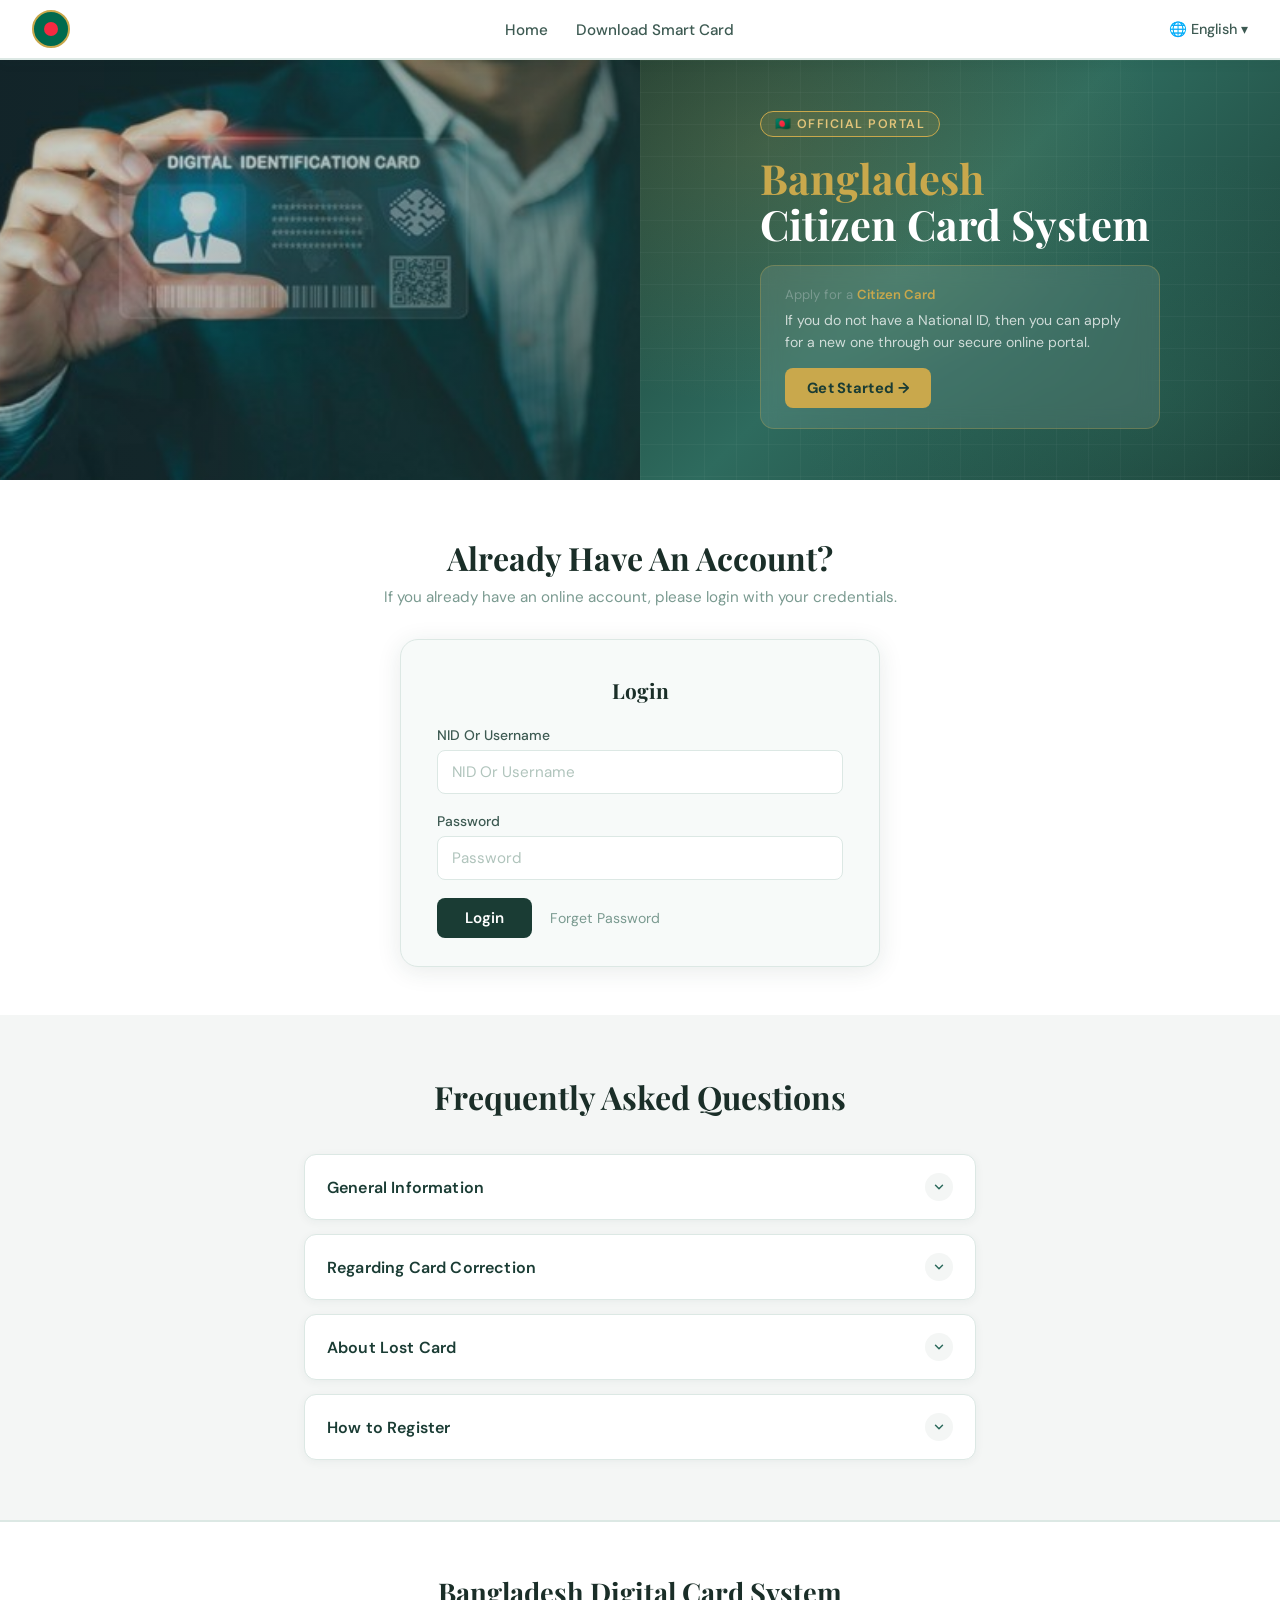
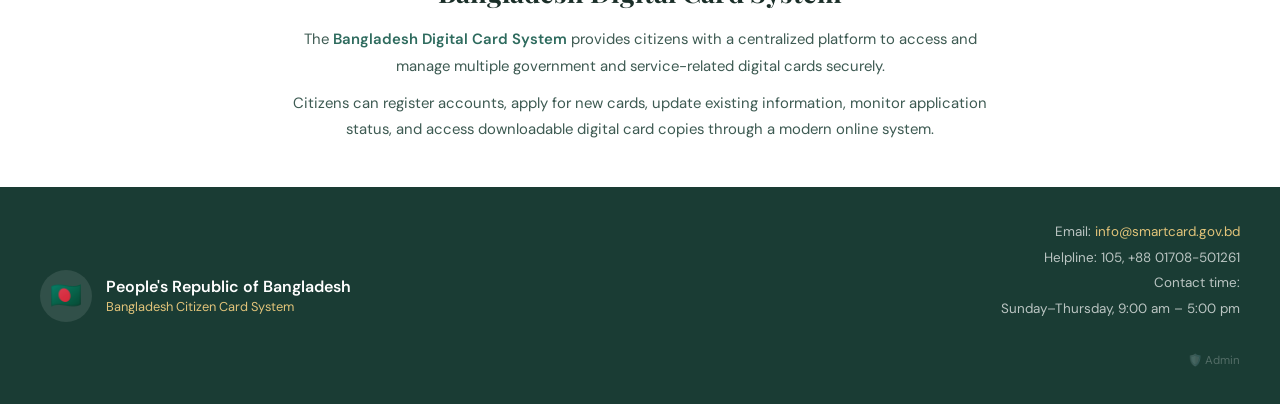
==== index.html @ 55700cfc "download card add" ====
<!DOCTYPE html>
<html lang="en">

<head>
    <meta charset="UTF-8" />
    <meta name="viewport" content="width=device-width, initial-scale=1.0" />
    <title>Bangladesh Citizen Card System</title>
    <link
        href="https://fonts.googleapis.com/css2?family=Playfair+Display:wght@600;700&family=DM+Sans:wght@300;400;500;600&display=swap"
        rel="stylesheet" />
    <link rel="stylesheet" href="style.css">
</head>

<body>

    <!-- NAVBAR -->
    <nav>
        <div class="nav-logo">
            <svg xmlns="http://www.w3.org/2000/svg" viewBox="0 0 38 38" width="38" height="38">
                <circle cx="19" cy="19" r="18" fill="#006a4e" stroke="#c9a84c" stroke-width="2" />
                <circle cx="19" cy="19" r="7" fill="#f42a41" />
            </svg>
        </div>
        <ul class="nav-links">
            <li><a href="#">Home</a></li>
            <li><a href="#" id="downloadLink">Download Smart Card</a></li>
        </ul>
        <div class="nav-right">🌐 English ▾</div>
    </nav>

    <!-- HERO -->
    <section class="hero">
        <div class="hero-left">
            <img src="hero-bg.jpg" alt="Digital Identification Card" />
            <div class="hero-left-overlay"></div>
        </div>
        <div class="hero-right">
            <div class="hero-content">
                <div class="hero-badge">🇧🇩 Official Portal</div>
                <h1><span>Bangladesh</span><br />Citizen Card System</h1>
                <div class="hero-card">
                    <p class="label">Apply for a <span>Citizen Card</span></p>
                    <p class="desc">If you do not have a National ID, then you can apply for a new one through our
                        secure online portal.</p>
                    <a href="register.html" class="btn-primary">Get Started →</a>
                </div>
            </div>
        </div>
    </section>

    <!-- LOGIN -->
    <section class="section-account">
        <h2>Already Have An Account?</h2>
        <p class="sub">If you already have an online account, please login with your credentials.</p>
        <div class="login-card">
            <h3>Login</h3>
            <div class="form-group">
                <label>NID Or Username</label>
                <input type="text" id="login-nid" placeholder="NID Or Username" />
            </div>
            <div class="form-group">
                <label>Password</label>
                <input type="password" id="login-password" placeholder="Password" />
            </div>
            <div class="login-actions">
                <button class="btn-login">Login</button>
                <a href="#" class="forgot-link" id="forgotLink">Forget Password</a>
            </div>
        </div>
    </section>

    <!-- FAQ -->
    <section class="section-faq">
        <h2>Frequently Asked Questions</h2>
        <div class="faq-list">

            <div class="faq-item">
                <div class="faq-header">
                    <span>General Information</span>
                    <div class="faq-icon">
                        <svg viewBox="0 0 24 24"><path d="M6 9l6 6 6-6" /></svg>
                    </div>
                </div>
                <div class="faq-body">
                    <p>The Bangladesh Citizen Card System is an official government portal that allows citizens to apply
                        for, manage, and download their National Identity Cards.</p>
                </div>
            </div>

            <div class="faq-item">
                <div class="faq-header">
                    <span>Regarding Card Correction</span>
                    <div class="faq-icon">
                        <svg viewBox="0 0 24 24"><path d="M6 9l6 6 6-6" /></svg>
                    </div>
                </div>
                <div class="faq-body">
                    <p>If your NID card contains incorrect information, you can submit a correction request through this
                        portal with the required supporting documents.</p>
                </div>
            </div>

            <div class="faq-item">
                <div class="faq-header">
                    <span>About Lost Card</span>
                    <div class="faq-icon">
                        <svg viewBox="0 0 24 24"><path d="M6 9l6 6 6-6" /></svg>
                    </div>
                </div>
                <div class="faq-body">
                    <p>If your NID card has been lost or stolen, you can apply for a re-issue through this portal. A GD
                        from a local police station may be required.</p>
                </div>
            </div>

            <div class="faq-item">
                <div class="faq-header">
                    <span>How to Register</span>
                    <div class="faq-icon">
                        <svg viewBox="0 0 24 24"><path d="M6 9l6 6 6-6" /></svg>
                    </div>
                </div>
                <div class="faq-body">
                    <p>Click "Get Started", provide your NID number, date of birth, and phone number for OTP
                        verification, then follow the on-screen steps.</p>
                </div>
            </div>

        </div>
    </section>

    <!-- INFO -->
    <section class="section-info">
        <h2>Bangladesh Digital Card System</h2>
        <p>The <span class="info-highlight">Bangladesh Digital Card System</span> provides citizens with a centralized
            platform to access and manage multiple government and service-related digital cards securely.</p>
        <p>Citizens can register accounts, apply for new cards, update existing information, monitor application status,
            and access downloadable digital card copies through a modern online system.</p>
    </section>

    <!-- FOOTER -->
    <footer>
        <div class="footer-left">
            <div class="footer-logo">🇧🇩</div>
            <div class="footer-brand">
                People's Republic of Bangladesh
                <small>Bangladesh Citizen Card System</small>
            </div>
        </div>
        <div class="footer-right">
            Email: <a href="mailto:info@smartcard.gov.bd">info@smartcard.gov.bd</a><br />
            Helpline: 105, +88 01708-501261<br />
            Contact time:<br />
            Sunday–Thursday, 9:00 am – 5:00 pm
            <br /><br />
            <a href="admin-login.html" style="color:rgba(255,255,255,0.25); font-size:0.72rem;">🛡️ Admin</a>
        </div>
    </footer>

    <!-- FORGET PASSWORD MODAL -->
    <div class="modal-overlay" id="forgotModal">
        <div class="modal-box">
            <button class="modal-close" onclick="closeForgotModal()">✕</button>

            <div class="modal-steps active" id="fp-step1">
                <h3>🔑 Forget Password</h3>
                <p>Registered phone number দিন। OTP পাঠানো হবে।</p>
                <div class="form-group">
                    <label>Phone Number</label>
                    <input type="tel" id="fp-phone" placeholder="+880 XXXXXXXXXX" />
                    <span class="fp-err" id="fp-phone-err">⚠️ Phone number দিন।</span>
                </div>
                <button class="modal-btn" onclick="fpSendOtp()">Send OTP →</button>
            </div>

            <div class="modal-steps" id="fp-step2">
                <h3>📱 OTP Verification</h3>
                <p id="fp-otp-desc">আপনার phone-এ OTP পাঠানো হয়েছে।</p>
                <div class="otp-row">
                    <input type="text" maxlength="1" id="otp1" class="otp-box" oninput="otpNext(this,'otp2')" />
                    <input type="text" maxlength="1" id="otp2" class="otp-box" oninput="otpNext(this,'otp3')" />
                    <input type="text" maxlength="1" id="otp3" class="otp-box" oninput="otpNext(this,'otp4')" />
                    <input type="text" maxlength="1" id="otp4" class="otp-box" oninput="otpNext(this,null)" />
                </div>
                <span class="fp-demo-hint">💡 Demo OTP: <strong>1234</strong></span>
                <span class="fp-err" id="fp-otp-err">⚠️ সঠিক OTP দিন।</span>
                <button class="modal-btn" onclick="fpVerifyOtp()">Verify OTP →</button>
            </div>

            <div class="modal-steps" id="fp-step3">
                <h3>🔒 New Password</h3>
                <p>নতুন password দিন।</p>
                <div class="form-group">
                    <label>New Password</label>
                    <input type="password" id="fp-newpass" placeholder="New Password" />
                    <span class="fp-err" id="fp-newpass-err">⚠️ Password দিন।</span>
                </div>
                <div class="form-group">
                    <label>Confirm Password</label>
                    <input type="password" id="fp-confirm" placeholder="Confirm Password" />
                    <span class="fp-err" id="fp-confirm-err">⚠️ Password মিলছে না।</span>
                </div>
                <button class="modal-btn" onclick="fpResetPassword()">Reset Password →</button>
            </div>

            <div class="modal-steps" id="fp-step4">
                <div class="fp-success">
                    <div class="fp-success-icon">✅</div>
                    <h4>Password Reset সফল!</h4>
                    <p>নতুন password দিয়ে login করুন।</p>
                </div>
                <button class="modal-btn" onclick="closeForgotModal()" style="margin-top:20px;">Close</button>
            </div>
        </div>
    </div>

    <script src="script.js"></script>
</body>

</html>
---- style.css ----
/* ============================================================
   Bangladesh Citizen Card System — Stylesheet
   File: style.css
   ============================================================ */

/* ---------- RESET & ROOT VARIABLES ---------- */
*, *::before, *::after {
  box-sizing: border-box;
  margin: 0;
  padding: 0;
}

:root {
  --green-dark:  #1a3c34;
  --green-mid:   #2e6b5e;
  --green-light: #3a8a74;
  --gold:        #c9a84c;
  --gold-light:  #e2c47a;
  --white:       #ffffff;
  --bg-light:    #f4f6f5;
  --text-dark:   #1a2e28;
  --text-mid:    #3d5a52;
  --text-muted:  #7a9a90;
  --border:      #dce8e4;
  --shadow:      0 4px 24px rgba(26, 60, 52, 0.10);
}

body {
  font-family: 'DM Sans', sans-serif;
  background: var(--bg-light);
  color: var(--text-dark);
  min-height: 100vh;
}

/* ---------- NAVBAR ---------- */
nav {
  position: sticky;
  top: 0;
  z-index: 100;
  background: var(--white);
  border-bottom: 2px solid var(--border);
  display: flex;
  align-items: center;
  justify-content: space-between;
  padding: 0 32px;
  height: 60px;
  box-shadow: 0 2px 12px rgba(26, 60, 52, 0.07);
}

.nav-logo {
  display: flex;
  align-items: center;
  gap: 12px;
}

.nav-links {
  display: flex;
  align-items: center;
  gap: 28px;
  list-style: none;
}

.nav-links a {
  text-decoration: none;
  color: var(--text-mid);
  font-size: 0.95rem;
  font-weight: 500;
  transition: color 0.2s;
}

.nav-links a:hover {
  color: var(--green-mid);
}

.nav-right {
  display: flex;
  align-items: center;
  gap: 8px;
  color: var(--text-mid);
  font-size: 0.9rem;
  font-weight: 500;
  cursor: pointer;
}

/* ---------- HERO ---------- */
.hero {
  display: flex;
  min-height: 420px;
  overflow: hidden;
}

.hero-bg-pattern {
  position: absolute;
  inset: 0;
  background:
    radial-gradient(ellipse at 70% 50%, rgba(201,168,76,0.10) 0%, transparent 60%),
    radial-gradient(ellipse at 20% 80%, rgba(58,138,116,0.18) 0%, transparent 50%);
  pointer-events: none;
}

.hero-img-side {
  position: absolute;
  left: 0;
  top: 0;
  bottom: 0;
  width: 55%;
  overflow: hidden;
}

.hero-img-side svg {
  width: 100%;
  height: 100%;
  opacity: 0.5;
}

.hero-content {
  position: relative;
  z-index: 2;
  margin-left: auto;
  max-width: 420px;
  display: flex;
  flex-direction: column;
  gap: 18px;
}

.hero-badge {
  display: inline-block;
  background: rgba(201, 168, 76, 0.15);
  border: 1px solid var(--gold);
  color: var(--gold-light);
  font-size: 0.78rem;
  font-weight: 600;
  letter-spacing: 0.12em;
  text-transform: uppercase;
  padding: 4px 14px;
  border-radius: 20px;
  width: fit-content;
}

.hero h1 {
  font-family: 'Playfair Display', serif;
  font-size: 2.6rem;
  color: var(--white);
  line-height: 1.1;
}

.hero h1 span {
  color: var(--gold);
}

.hero-card {
  background: rgba(255, 255, 255, 0.10);
  border: 1px solid rgba(201, 168, 76, 0.30);
  border-radius: 14px;
  padding: 20px 24px;
  backdrop-filter: blur(10px);
}

.hero-card p.label {
  font-size: 0.82rem;
  color: var(--text-muted);
  margin-bottom: 2px;
}

.hero-card p.label span {
  color: var(--gold);
  font-weight: 600;
}

.hero-card .desc {
  font-size: 0.88rem;
  color: rgba(255, 255, 255, 0.75);
  margin: 6px 0 14px;
  line-height: 1.6;
}

.btn-primary {
  display: inline-flex;
  align-items: center;
  gap: 8px;
  background: var(--gold);
  color: var(--green-dark);
  font-weight: 700;
  font-size: 0.92rem;
  padding: 10px 22px;
  border-radius: 8px;
  border: none;
  cursor: pointer;
  text-decoration: none;
  transition: background 0.2s, transform 0.15s;
  letter-spacing: 0.02em;
}

.btn-primary:hover {
  background: var(--gold-light);
  transform: translateY(-1px);
}

/* ---------- LOGIN SECTION ---------- */
.section-account {
  background: var(--white);
  padding: 56px 24px 48px;
  text-align: center;
}

.section-account h2 {
  font-family: 'Playfair Display', serif;
  font-size: 2rem;
  color: var(--text-dark);
  margin-bottom: 8px;
}

.section-account .sub {
  color: var(--text-muted);
  font-size: 0.95rem;
  margin-bottom: 32px;
}

.login-card {
  max-width: 480px;
  margin: 0 auto;
  background: #f7faf9;
  border: 1.5px solid var(--border);
  border-radius: 18px;
  padding: 36px 36px 28px;
  box-shadow: var(--shadow);
  text-align: left;
}

.login-card h3 {
  font-family: 'Playfair Display', serif;
  font-size: 1.3rem;
  color: var(--text-dark);
  margin-bottom: 22px;
  text-align: center;
}

.form-group {
  margin-bottom: 18px;
}

.form-group label {
  display: block;
  font-size: 0.87rem;
  font-weight: 500;
  color: var(--text-mid);
  margin-bottom: 6px;
}

.form-group input {
  width: 100%;
  padding: 11px 14px;
  border: 1.5px solid var(--border);
  border-radius: 8px;
  font-size: 0.95rem;
  font-family: 'DM Sans', sans-serif;
  color: var(--text-dark);
  background: var(--white);
  transition: border-color 0.2s, box-shadow 0.2s;
  outline: none;
}

.form-group input:focus {
  border-color: var(--green-mid);
  box-shadow: 0 0 0 3px rgba(46, 107, 94, 0.10);
}

.form-group input::placeholder {
  color: #b0c4bc;
}

.login-actions {
  display: flex;
  align-items: center;
  gap: 18px;
  margin-top: 8px;
}

.btn-login {
  background: var(--green-dark);
  color: var(--white);
  border: none;
  border-radius: 8px;
  padding: 10px 28px;
  font-size: 0.95rem;
  font-weight: 600;
  font-family: 'DM Sans', sans-serif;
  cursor: pointer;
  transition: background 0.2s, transform 0.15s;
}

.btn-login:hover {
  background: var(--green-mid);
  transform: translateY(-1px);
}

.forgot-link {
  color: var(--text-muted);
  font-size: 0.88rem;
  cursor: pointer;
  text-decoration: none;
  transition: color 0.2s;
}

.forgot-link:hover {
  color: var(--green-mid);
}

/* ---------- FAQ SECTION ---------- */
.section-faq {
  padding: 60px 24px;
  max-width: 720px;
  margin: 0 auto;
}

.section-faq h2 {
  font-family: 'Playfair Display', serif;
  font-size: 2rem;
  color: var(--text-dark);
  text-align: center;
  margin-bottom: 36px;
}

.faq-list {
  display: flex;
  flex-direction: column;
  gap: 14px;
}

.faq-item {
  background: var(--white);
  border: 1.5px solid var(--border);
  border-radius: 12px;
  overflow: hidden;
  box-shadow: 0 2px 10px rgba(26, 60, 52, 0.05);
  transition: box-shadow 0.2s;
}

.faq-item:hover {
  box-shadow: var(--shadow);
}

.faq-header {
  display: flex;
  align-items: center;
  justify-content: space-between;
  padding: 18px 22px;
  cursor: pointer;
  user-select: none;
}

.faq-header span {
  font-size: 1rem;
  font-weight: 600;
  color: var(--green-dark);
  letter-spacing: 0.01em;
}

.faq-icon {
  width: 28px;
  height: 28px;
  background: var(--bg-light);
  border-radius: 50%;
  display: flex;
  align-items: center;
  justify-content: center;
  transition: background 0.2s;
  flex-shrink: 0;
}

.faq-icon svg {
  width: 14px;
  height: 14px;
  fill: none;
  stroke: var(--green-mid);
  stroke-width: 2.5;
  stroke-linecap: round;
  stroke-linejoin: round;
  transition: transform 0.3s;
}

.faq-item.open .faq-icon {
  background: var(--green-dark);
}

.faq-item.open .faq-icon svg {
  stroke: var(--white);
  transform: rotate(180deg);
}

.faq-body {
  max-height: 0;
  overflow: hidden;
  transition: max-height 0.35s ease;
}

.faq-body p {
  padding: 0 22px 18px;
  font-size: 0.92rem;
  color: var(--text-mid);
  line-height: 1.7;
}

.faq-item.open .faq-body {
  max-height: 200px;
}

/* ---------- INFO SECTION ---------- */
.section-info {
  background: var(--white);
  border-top: 2px solid var(--border);
  padding: 52px 24px 44px;
  text-align: center;
}

.section-info h2 {
  font-family: 'Playfair Display', serif;
  font-size: 1.7rem;
  color: var(--text-dark);
  margin-bottom: 16px;
}

.section-info p {
  max-width: 700px;
  margin: 0 auto;
  font-size: 0.93rem;
  color: var(--text-mid);
  line-height: 1.8;
}

.section-info p + p {
  margin-top: 10px;
}

.info-highlight {
  color: var(--green-mid);
  font-weight: 600;
}

/* ---------- FOOTER ---------- */
footer {
  background: var(--green-dark);
  color: rgba(255, 255, 255, 0.85);
  padding: 32px 40px;
  display: flex;
  align-items: center;
  justify-content: space-between;
  gap: 24px;
  flex-wrap: wrap;
}

.footer-left {
  display: flex;
  align-items: center;
  gap: 14px;
}

.footer-logo {
  width: 52px;
  height: 52px;
  background: rgba(255, 255, 255, 0.10);
  border-radius: 50%;
  display: flex;
  align-items: center;
  justify-content: center;
  font-size: 1.6rem;
}

.footer-brand {
  font-weight: 600;
  font-size: 1rem;
  color: var(--white);
  line-height: 1.4;
}

.footer-brand small {
  display: block;
  font-size: 0.8rem;
  color: var(--gold-light);
  font-weight: 400;
}

.footer-right {
  text-align: right;
  font-size: 0.84rem;
  line-height: 1.9;
  color: rgba(255, 255, 255, 0.7);
}

.footer-right a {
  color: var(--gold-light);
  text-decoration: none;
}

.footer-right a:hover {
  text-decoration: underline;
}

/* ---------- ANIMATIONS ---------- */
@keyframes fadeInUp {
  from {
    opacity: 0;
    transform: translateY(22px);
  }
  to {
    opacity: 1;
    transform: translateY(0);
  }
}

.hero-content > * {
  animation: fadeInUp 0.6s ease both;
}

.hero-content > *:nth-child(1) { animation-delay: 0.05s; }
.hero-content > *:nth-child(2) { animation-delay: 0.15s; }
.hero-content > *:nth-child(3) { animation-delay: 0.28s; }

/* ---------- RESPONSIVE ---------- */
@media (max-width: 700px) {
  nav {
    padding: 0 16px;
  }

  .hero {
    padding: 32px 18px;
    min-height: 320px;
  }

  .hero h1 {
    font-size: 1.9rem;
  }

  .hero-content {
    max-width: 100%;
  }

  footer {
    flex-direction: column;
    text-align: center;
  }

  .footer-right {
    text-align: center;
  }

  .login-card {
    padding: 24px 16px 20px;
  }
}
/* ---- HERO SPLIT LAYOUT ---- */
.hero-left {
  position: relative;
  width: 50%;
  min-height: 420px;
  overflow: hidden;
  flex-shrink: 0;
  animation: fadeInLeft 0.7s ease both;
}

.hero-left img {
  width: 100%;
  height: 100%;
  object-fit: cover;
  object-position: center;
  display: block;
  transition: transform 0.6s ease;
}

.hero-left:hover img {
  transform: scale(1.04);
}

.hero-left-overlay {
  position: absolute;
  inset: 0;
  background: linear-gradient(
    to right,
    rgba(26,60,52,0.15) 0%,
    rgba(26,60,52,0.45) 100%
  );
}

.hero-right {
  width: 50%;
  background: linear-gradient(135deg, #1a3c34 0%, #2e6b5e 45%, #1a3c34 100%);
  position: relative;
  display: flex;
  align-items: center;
  justify-content: center;
  padding: 40px 48px;
  overflow: hidden;
}

.hero-right::before {
  content: '';
  position: absolute;
  inset: 0;
  background:
    radial-gradient(ellipse at 20% 20%, rgba(201,168,76,0.18) 0%, transparent 55%),
    radial-gradient(ellipse at 80% 80%, rgba(58,138,116,0.20) 0%, transparent 50%);
  pointer-events: none;
}

.hero-right::after {
  content: '';
  position: absolute;
  inset: 0;
  background-image:
    linear-gradient(rgba(255,255,255,0.03) 1px, transparent 1px),
    linear-gradient(90deg, rgba(255,255,255,0.03) 1px, transparent 1px);
  background-size: 32px 32px;
  pointer-events: none;
}

.hero-content {
  position: relative;
  z-index: 2;
  display: flex;
  flex-direction: column;
  gap: 18px;
  max-width: 400px;
  width: 100%;
  margin: 0 auto;
}

@keyframes fadeInLeft {
  from { opacity: 0; transform: translateX(-24px); }
  to   { opacity: 1; transform: translateX(0); }
}

@media (max-width: 768px) {
  .hero { flex-direction: column; min-height: auto; }
  .hero-left { width: 100%; height: 220px; }
  .hero-right { width: 100%; padding: 32px 20px; }
  .hero h1 { font-size: 1.8rem; }
}
/* ---------- FORGET PASSWORD MODAL ---------- */
.modal-overlay {
  display: none;
  position: fixed;
  inset: 0;
  background: rgba(0, 0, 0, 0.5);
  z-index: 9999;
  align-items: center;
  justify-content: center;
  padding: 20px;
}

.modal-overlay.active {
  display: flex;
}

.modal-box {
  background: var(--white);
  border-radius: 18px;
  padding: 36px 32px 28px;
  width: 100%;
  max-width: 420px;
  box-shadow: 0 16px 56px rgba(0, 0, 0, 0.20);
  position: relative;
}

.modal-close {
  position: absolute;
  top: 16px;
  right: 18px;
  background: none;
  border: none;
  font-size: 1.3rem;
  cursor: pointer;
  color: #aaa;
  transition: color 0.2s;
}

.modal-close:hover { color: #e74c3c; }

.modal-box h3 {
  font-family: 'Playfair Display', serif;
  font-size: 1.4rem;
  color: var(--text-dark);
  margin-bottom: 6px;
}

.modal-box p {
  font-size: 0.9rem;
  color: var(--text-muted);
  margin-bottom: 20px;
  line-height: 1.6;
}

.modal-steps { display: none; }
.modal-steps.active { display: block; }

.modal-btn {
  width: 100%;
  background: var(--green-dark);
  color: var(--white);
  border: none;
  border-radius: 10px;
  padding: 14px;
  font-size: 1rem;
  font-weight: 600;
  font-family: 'DM Sans', sans-serif;
  cursor: pointer;
  margin-top: 4px;
  transition: background 0.2s;
}

.modal-btn:hover { background: var(--green-mid); }

.otp-row {
  display: flex;
  gap: 12px;
  margin-bottom: 12px;
}

.otp-box {
  width: 56px !important;
  height: 56px;
  text-align: center;
  font-size: 1.4rem;
  font-weight: 700;
  border: 1.5px solid var(--border) !important;
  border-radius: 10px !important;
  background: #f0f4f3 !important;
  padding: 0 !important;
  outline: none;
  transition: border-color 0.2s, box-shadow 0.2s;
}

.otp-box:focus {
  border-color: var(--green-mid) !important;
  box-shadow: 0 0 0 3px rgba(46, 107, 94, 0.12) !important;
}

.fp-demo-hint {
  display: block;
  font-size: 0.82rem;
  color: var(--green-mid);
  margin-bottom: 10px;
}

.fp-err {
  display: none;
  font-size: 0.82rem;
  color: #e74c3c;
  margin-top: 5px;
  margin-bottom: 10px;
}

.fp-err.show { display: block; }

.fp-success { text-align: center; padding: 12px 0; }
.fp-success-icon { font-size: 2.8rem; }

.fp-success h4 {
  font-family: 'Playfair Display', serif;
  font-size: 1.3rem;
  color: #27ae60;
  margin: 10px 0 6px;
}

.fp-success p {
  font-size: 0.88rem;
  color: var(--text-muted);
  margin-bottom: 0;
}
/* ---------- FORGET PASSWORD MODAL ---------- */
.modal-overlay {
  display: none;
  position: fixed;
  inset: 0;
  background: rgba(0, 0, 0, 0.5);
  z-index: 9999;
  align-items: center;
  justify-content: center;
  padding: 20px;
}

.modal-overlay.active {
  display: flex;
}

.modal-box {
  background: var(--white);
  border-radius: 18px;
  padding: 36px 32px 28px;
  width: 100%;
  max-width: 420px;
  box-shadow: 0 16px 56px rgba(0, 0, 0, 0.20);
  position: relative;
}

.modal-close {
  position: absolute;
  top: 16px;
  right: 18px;
  background: none;
  border: none;
  font-size: 1.3rem;
  cursor: pointer;
  color: #aaa;
  transition: color 0.2s;
}

.modal-close:hover { color: #e74c3c; }

.modal-box h3 {
  font-family: 'Playfair Display', serif;
  font-size: 1.4rem;
  color: var(--text-dark);
  margin-bottom: 6px;
}

.modal-box p {
  font-size: 0.9rem;
  color: var(--text-muted);
  margin-bottom: 20px;
  line-height: 1.6;
}

.modal-steps { display: none; }
.modal-steps.active { display: block; }

.modal-btn {
  width: 100%;
  background: var(--green-dark);
  color: var(--white);
  border: none;
  border-radius: 10px;
  padding: 14px;
  font-size: 1rem;
  font-weight: 600;
  font-family: 'DM Sans', sans-serif;
  cursor: pointer;
  margin-top: 4px;
  transition: background 0.2s;
}

.modal-btn:hover { background: var(--green-mid); }

.otp-row {
  display: flex;
  gap: 12px;
  margin-bottom: 12px;
}

.otp-box {
  width: 56px !important;
  height: 56px;
  text-align: center;
  font-size: 1.4rem;
  font-weight: 700;
  border: 1.5px solid var(--border) !important;
  border-radius: 10px !important;
  background: #f0f4f3 !important;
  padding: 0 !important;
  outline: none;
  transition: border-color 0.2s, box-shadow 0.2s;
}

.otp-box:focus {
  border-color: var(--green-mid) !important;
  box-shadow: 0 0 0 3px rgba(46, 107, 94, 0.12) !important;
}

.fp-demo-hint {
  display: block;
  font-size: 0.82rem;
  color: var(--green-mid);
  margin-bottom: 10px;
}

.fp-err {
  display: none;
  font-size: 0.82rem;
  color: #e74c3c;
  margin-top: 5px;
  margin-bottom: 10px;
}

.fp-err.show { display: block; }

.fp-success { text-align: center; padding: 12px 0; }
.fp-success-icon { font-size: 2.8rem; }

.fp-success h4 {
  font-family: 'Playfair Display', serif;
  font-size: 1.3rem;
  color: #27ae60;
  margin: 10px 0 6px;
}

.fp-success p {
  font-size: 0.88rem;
  color: var(--text-muted);
  margin-bottom: 0;
}
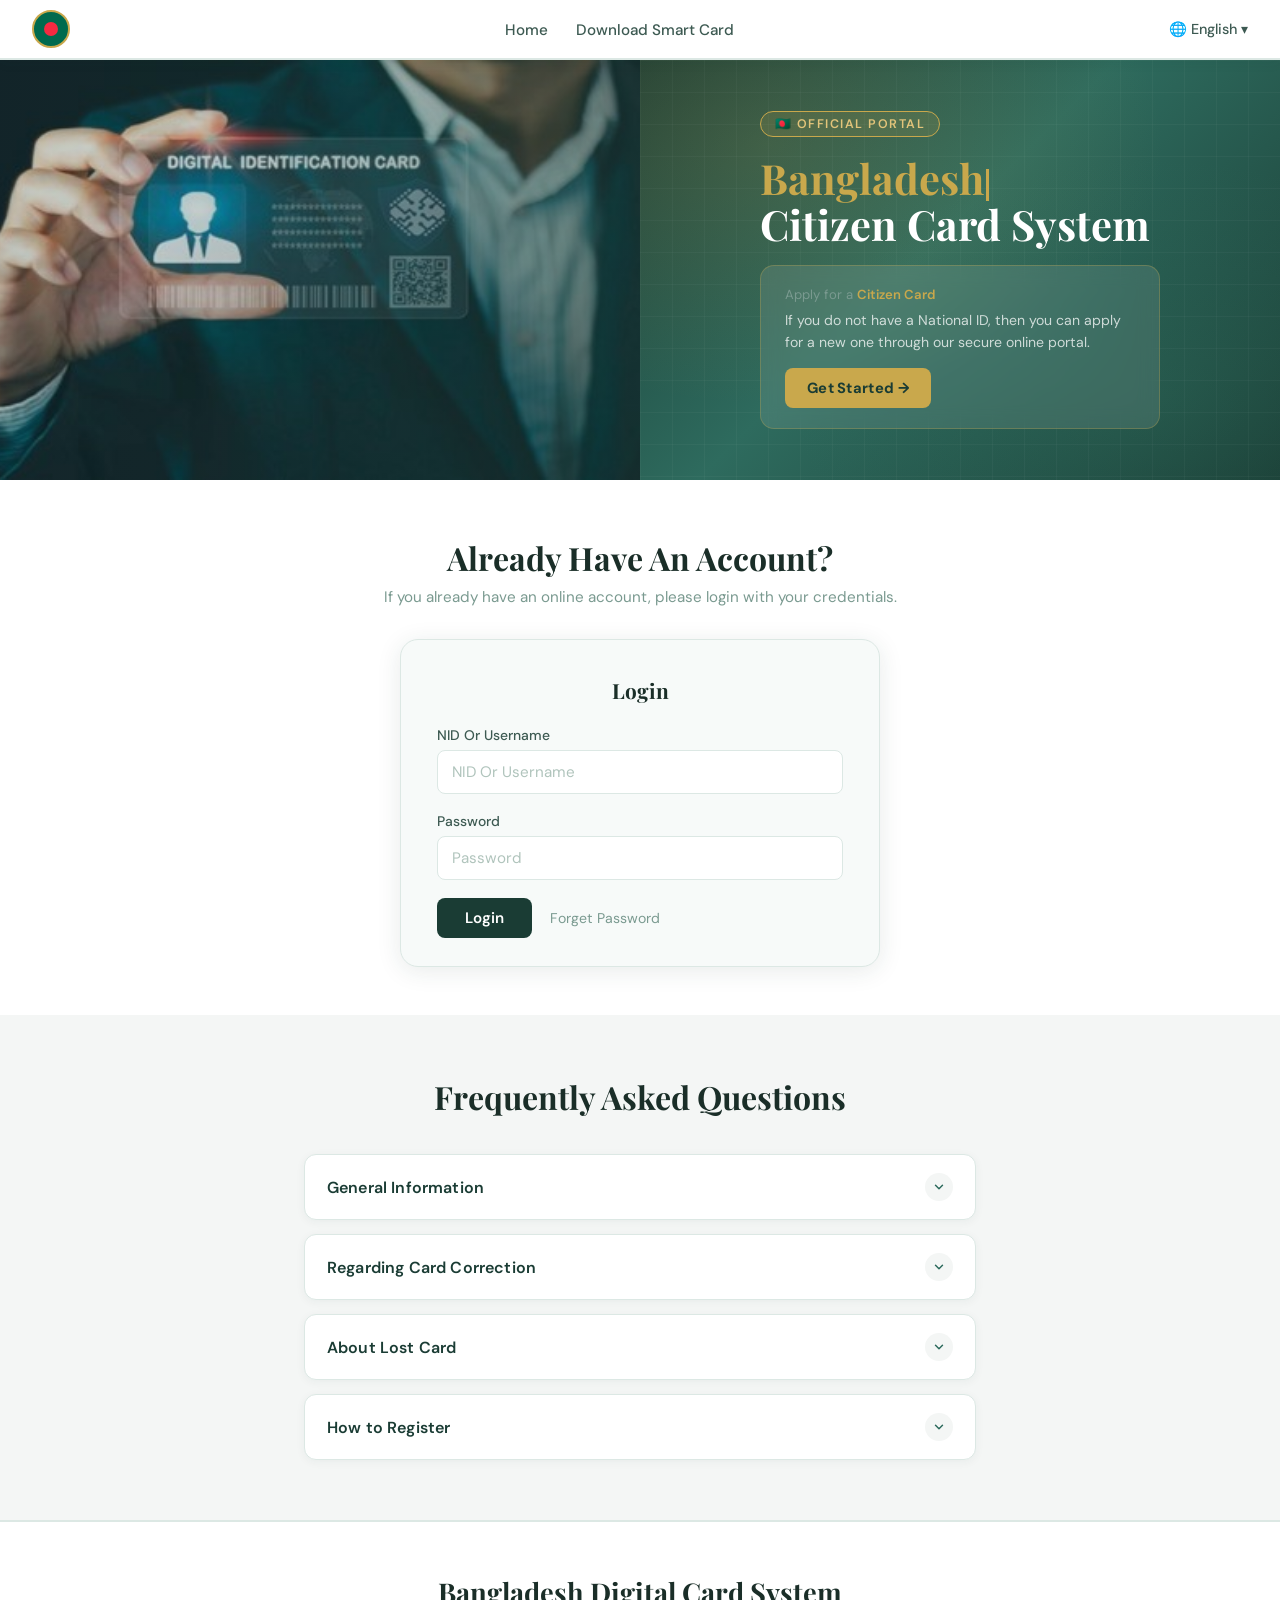
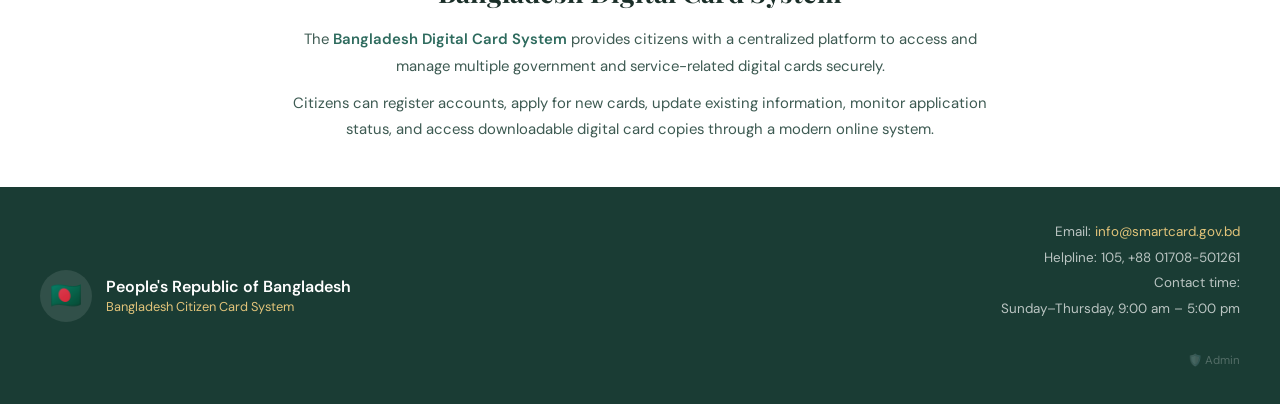
==== commit 09740040: "typing effect + scroll fade-in" ====
--- a/index.html
+++ b/index.html
@@ -22,7 +22,7 @@
             </svg>
         </div>
         <ul class="nav-links">
-            <li><a href="#">Home</a></li>
+            <li><a href="index.html">Home</a></li>
             <li><a href="#" id="downloadLink">Download Smart Card</a></li>
         </ul>
         <div class="nav-right">🌐 English ▾</div>
@@ -37,7 +37,7 @@
         <div class="hero-right">
             <div class="hero-content">
                 <div class="hero-badge">🇧🇩 Official Portal</div>
-                <h1><span>Bangladesh</span><br />Citizen Card System</h1>
+                <h1><span class="gold" id="typedText"></span><span class="cursor"></span><br />Citizen Card System</h1>
                 <div class="hero-card">
                     <p class="label">Apply for a <span>Citizen Card</span></p>
                     <p class="desc">If you do not have a National ID, then you can apply for a new one through our
@@ -52,15 +52,15 @@
     <section class="section-account">
         <h2>Already Have An Account?</h2>
         <p class="sub">If you already have an online account, please login with your credentials.</p>
-        <div class="login-card">
+        <div class="login-card fade-in">
             <h3>Login</h3>
             <div class="form-group">
                 <label>NID Or Username</label>
-                <input type="text" id="login-nid" placeholder="NID Or Username" />
+                <input type="text" id="loginNid" placeholder="NID Or Username" />
             </div>
             <div class="form-group">
                 <label>Password</label>
-                <input type="password" id="login-password" placeholder="Password" />
+                <input type="password" id="loginPassword" placeholder="Password" />
             </div>
             <div class="login-actions">
                 <button class="btn-login">Login</button>
@@ -68,17 +68,18 @@
             </div>
         </div>
     </section>
-
     <!-- FAQ -->
     <section class="section-faq">
         <h2>Frequently Asked Questions</h2>
         <div class="faq-list">
 
-            <div class="faq-item">
+            <div class="faq-item fade-in">
                 <div class="faq-header">
                     <span>General Information</span>
                     <div class="faq-icon">
-                        <svg viewBox="0 0 24 24"><path d="M6 9l6 6 6-6" /></svg>
+                        <svg viewBox="0 0 24 24">
+                            <path d="M6 9l6 6 6-6" />
+                        </svg>
                     </div>
                 </div>
                 <div class="faq-body">
@@ -91,7 +92,9 @@
                 <div class="faq-header">
                     <span>Regarding Card Correction</span>
                     <div class="faq-icon">
-                        <svg viewBox="0 0 24 24"><path d="M6 9l6 6 6-6" /></svg>
+                        <svg viewBox="0 0 24 24">
+                            <path d="M6 9l6 6 6-6" />
+                        </svg>
                     </div>
                 </div>
                 <div class="faq-body">
@@ -104,7 +107,9 @@
                 <div class="faq-header">
                     <span>About Lost Card</span>
                     <div class="faq-icon">
-                        <svg viewBox="0 0 24 24"><path d="M6 9l6 6 6-6" /></svg>
+                        <svg viewBox="0 0 24 24">
+                            <path d="M6 9l6 6 6-6" />
+                        </svg>
                     </div>
                 </div>
                 <div class="faq-body">
@@ -117,7 +122,9 @@
                 <div class="faq-header">
                     <span>How to Register</span>
                     <div class="faq-icon">
-                        <svg viewBox="0 0 24 24"><path d="M6 9l6 6 6-6" /></svg>
+                        <svg viewBox="0 0 24 24">
+                            <path d="M6 9l6 6 6-6" />
+                        </svg>
                     </div>
                 </div>
                 <div class="faq-body">
@@ -130,7 +137,7 @@
     </section>
 
     <!-- INFO -->
-    <section class="section-info">
+    <section class="section-info fade-in">
         <h2>Bangladesh Digital Card System</h2>
         <p>The <span class="info-highlight">Bangladesh Digital Card System</span> provides citizens with a centralized
             platform to access and manage multiple government and service-related digital cards securely.</p>
--- a/style.css
+++ b/style.css
@@ -4,25 +4,27 @@
    ============================================================ */
 
 /* ---------- RESET & ROOT VARIABLES ---------- */
-*, *::before, *::after {
+*,
+*::before,
+*::after {
   box-sizing: border-box;
   margin: 0;
   padding: 0;
 }
 
 :root {
-  --green-dark:  #1a3c34;
-  --green-mid:   #2e6b5e;
+  --green-dark: #1a3c34;
+  --green-mid: #2e6b5e;
   --green-light: #3a8a74;
-  --gold:        #c9a84c;
-  --gold-light:  #e2c47a;
-  --white:       #ffffff;
-  --bg-light:    #f4f6f5;
-  --text-dark:   #1a2e28;
-  --text-mid:    #3d5a52;
-  --text-muted:  #7a9a90;
-  --border:      #dce8e4;
-  --shadow:      0 4px 24px rgba(26, 60, 52, 0.10);
+  --gold: #c9a84c;
+  --gold-light: #e2c47a;
+  --white: #ffffff;
+  --bg-light: #f4f6f5;
+  --text-dark: #1a2e28;
+  --text-mid: #3d5a52;
+  --text-muted: #7a9a90;
+  --border: #dce8e4;
+  --shadow: 0 4px 24px rgba(26, 60, 52, 0.10);
 }
 
 body {
@@ -93,8 +95,8 @@
   position: absolute;
   inset: 0;
   background:
-    radial-gradient(ellipse at 70% 50%, rgba(201,168,76,0.10) 0%, transparent 60%),
-    radial-gradient(ellipse at 20% 80%, rgba(58,138,116,0.18) 0%, transparent 50%);
+    radial-gradient(ellipse at 70% 50%, rgba(201, 168, 76, 0.10) 0%, transparent 60%),
+    radial-gradient(ellipse at 20% 80%, rgba(58, 138, 116, 0.18) 0%, transparent 50%);
   pointer-events: none;
 }
 
@@ -428,7 +430,7 @@
   line-height: 1.8;
 }
 
-.section-info p + p {
+.section-info p+p {
   margin-top: 10px;
 }
 
@@ -502,19 +504,28 @@
     opacity: 0;
     transform: translateY(22px);
   }
+
   to {
     opacity: 1;
     transform: translateY(0);
   }
 }
 
-.hero-content > * {
+.hero-content>* {
   animation: fadeInUp 0.6s ease both;
 }
 
-.hero-content > *:nth-child(1) { animation-delay: 0.05s; }
-.hero-content > *:nth-child(2) { animation-delay: 0.15s; }
-.hero-content > *:nth-child(3) { animation-delay: 0.28s; }
+.hero-content>*:nth-child(1) {
+  animation-delay: 0.05s;
+}
+
+.hero-content>*:nth-child(2) {
+  animation-delay: 0.15s;
+}
+
+.hero-content>*:nth-child(3) {
+  animation-delay: 0.28s;
+}
 
 /* ---------- RESPONSIVE ---------- */
 @media (max-width: 700px) {
@@ -548,6 +559,7 @@
     padding: 24px 16px 20px;
   }
 }
+
 /* ---- HERO SPLIT LAYOUT ---- */
 .hero-left {
   position: relative;
@@ -574,11 +586,9 @@
 .hero-left-overlay {
   position: absolute;
   inset: 0;
-  background: linear-gradient(
-    to right,
-    rgba(26,60,52,0.15) 0%,
-    rgba(26,60,52,0.45) 100%
-  );
+  background: linear-gradient(to right,
+      rgba(26, 60, 52, 0.15) 0%,
+      rgba(26, 60, 52, 0.45) 100%);
 }
 
 .hero-right {
@@ -597,8 +607,8 @@
   position: absolute;
   inset: 0;
   background:
-    radial-gradient(ellipse at 20% 20%, rgba(201,168,76,0.18) 0%, transparent 55%),
-    radial-gradient(ellipse at 80% 80%, rgba(58,138,116,0.20) 0%, transparent 50%);
+    radial-gradient(ellipse at 20% 20%, rgba(201, 168, 76, 0.18) 0%, transparent 55%),
+    radial-gradient(ellipse at 80% 80%, rgba(58, 138, 116, 0.20) 0%, transparent 50%);
   pointer-events: none;
 }
 
@@ -607,8 +617,8 @@
   position: absolute;
   inset: 0;
   background-image:
-    linear-gradient(rgba(255,255,255,0.03) 1px, transparent 1px),
-    linear-gradient(90deg, rgba(255,255,255,0.03) 1px, transparent 1px);
+    linear-gradient(rgba(255, 255, 255, 0.03) 1px, transparent 1px),
+    linear-gradient(90deg, rgba(255, 255, 255, 0.03) 1px, transparent 1px);
   background-size: 32px 32px;
   pointer-events: none;
 }
@@ -625,16 +635,38 @@
 }
 
 @keyframes fadeInLeft {
-  from { opacity: 0; transform: translateX(-24px); }
-  to   { opacity: 1; transform: translateX(0); }
+  from {
+    opacity: 0;
+    transform: translateX(-24px);
+  }
+
+  to {
+    opacity: 1;
+    transform: translateX(0);
+  }
 }
 
 @media (max-width: 768px) {
-  .hero { flex-direction: column; min-height: auto; }
-  .hero-left { width: 100%; height: 220px; }
-  .hero-right { width: 100%; padding: 32px 20px; }
-  .hero h1 { font-size: 1.8rem; }
-}
+  .hero {
+    flex-direction: column;
+    min-height: auto;
+  }
+
+  .hero-left {
+    width: 100%;
+    height: 220px;
+  }
+
+  .hero-right {
+    width: 100%;
+    padding: 32px 20px;
+  }
+
+  .hero h1 {
+    font-size: 1.8rem;
+  }
+}
+
 /* ---------- FORGET PASSWORD MODAL ---------- */
 .modal-overlay {
   display: none;
@@ -673,7 +705,9 @@
   transition: color 0.2s;
 }
 
-.modal-close:hover { color: #e74c3c; }
+.modal-close:hover {
+  color: #e74c3c;
+}
 
 .modal-box h3 {
   font-family: 'Playfair Display', serif;
@@ -689,8 +723,13 @@
   line-height: 1.6;
 }
 
-.modal-steps { display: none; }
-.modal-steps.active { display: block; }
+.modal-steps {
+  display: none;
+}
+
+.modal-steps.active {
+  display: block;
+}
 
 .modal-btn {
   width: 100%;
@@ -707,7 +746,9 @@
   transition: background 0.2s;
 }
 
-.modal-btn:hover { background: var(--green-mid); }
+.modal-btn:hover {
+  background: var(--green-mid);
+}
 
 .otp-row {
   display: flex;
@@ -749,10 +790,18 @@
   margin-bottom: 10px;
 }
 
-.fp-err.show { display: block; }
-
-.fp-success { text-align: center; padding: 12px 0; }
-.fp-success-icon { font-size: 2.8rem; }
+.fp-err.show {
+  display: block;
+}
+
+.fp-success {
+  text-align: center;
+  padding: 12px 0;
+}
+
+.fp-success-icon {
+  font-size: 2.8rem;
+}
 
 .fp-success h4 {
   font-family: 'Playfair Display', serif;
@@ -766,6 +815,7 @@
   color: var(--text-muted);
   margin-bottom: 0;
 }
+
 /* ---------- FORGET PASSWORD MODAL ---------- */
 .modal-overlay {
   display: none;
@@ -804,7 +854,9 @@
   transition: color 0.2s;
 }
 
-.modal-close:hover { color: #e74c3c; }
+.modal-close:hover {
+  color: #e74c3c;
+}
 
 .modal-box h3 {
   font-family: 'Playfair Display', serif;
@@ -820,8 +872,13 @@
   line-height: 1.6;
 }
 
-.modal-steps { display: none; }
-.modal-steps.active { display: block; }
+.modal-steps {
+  display: none;
+}
+
+.modal-steps.active {
+  display: block;
+}
 
 .modal-btn {
   width: 100%;
@@ -838,7 +895,9 @@
   transition: background 0.2s;
 }
 
-.modal-btn:hover { background: var(--green-mid); }
+.modal-btn:hover {
+  background: var(--green-mid);
+}
 
 .otp-row {
   display: flex;
@@ -880,10 +939,18 @@
   margin-bottom: 10px;
 }
 
-.fp-err.show { display: block; }
-
-.fp-success { text-align: center; padding: 12px 0; }
-.fp-success-icon { font-size: 2.8rem; }
+.fp-err.show {
+  display: block;
+}
+
+.fp-success {
+  text-align: center;
+  padding: 12px 0;
+}
+
+.fp-success-icon {
+  font-size: 2.8rem;
+}
 
 .fp-success h4 {
   font-family: 'Playfair Display', serif;
@@ -896,4 +963,39 @@
   font-size: 0.88rem;
   color: var(--text-muted);
   margin-bottom: 0;
+}
+
+/* ---- Typing Effect ---- */
+.cursor {
+  display: inline-block;
+  width: 3px;
+  height: 32px;
+  background: var(--gold);
+  vertical-align: middle;
+  margin-left: 2px;
+  animation: blink 0.8s infinite;
+}
+
+@keyframes blink {
+
+  0%,
+  100% {
+    opacity: 1;
+  }
+
+  50% {
+    opacity: 0;
+  }
+}
+
+/* ---- Scroll Fade-in ---- */
+.fade-in {
+  opacity: 0;
+  transform: translateY(28px);
+  transition: opacity 0.6s ease, transform 0.6s ease;
+}
+
+.fade-in.visible {
+  opacity: 1;
+  transform: translateY(0);
 }
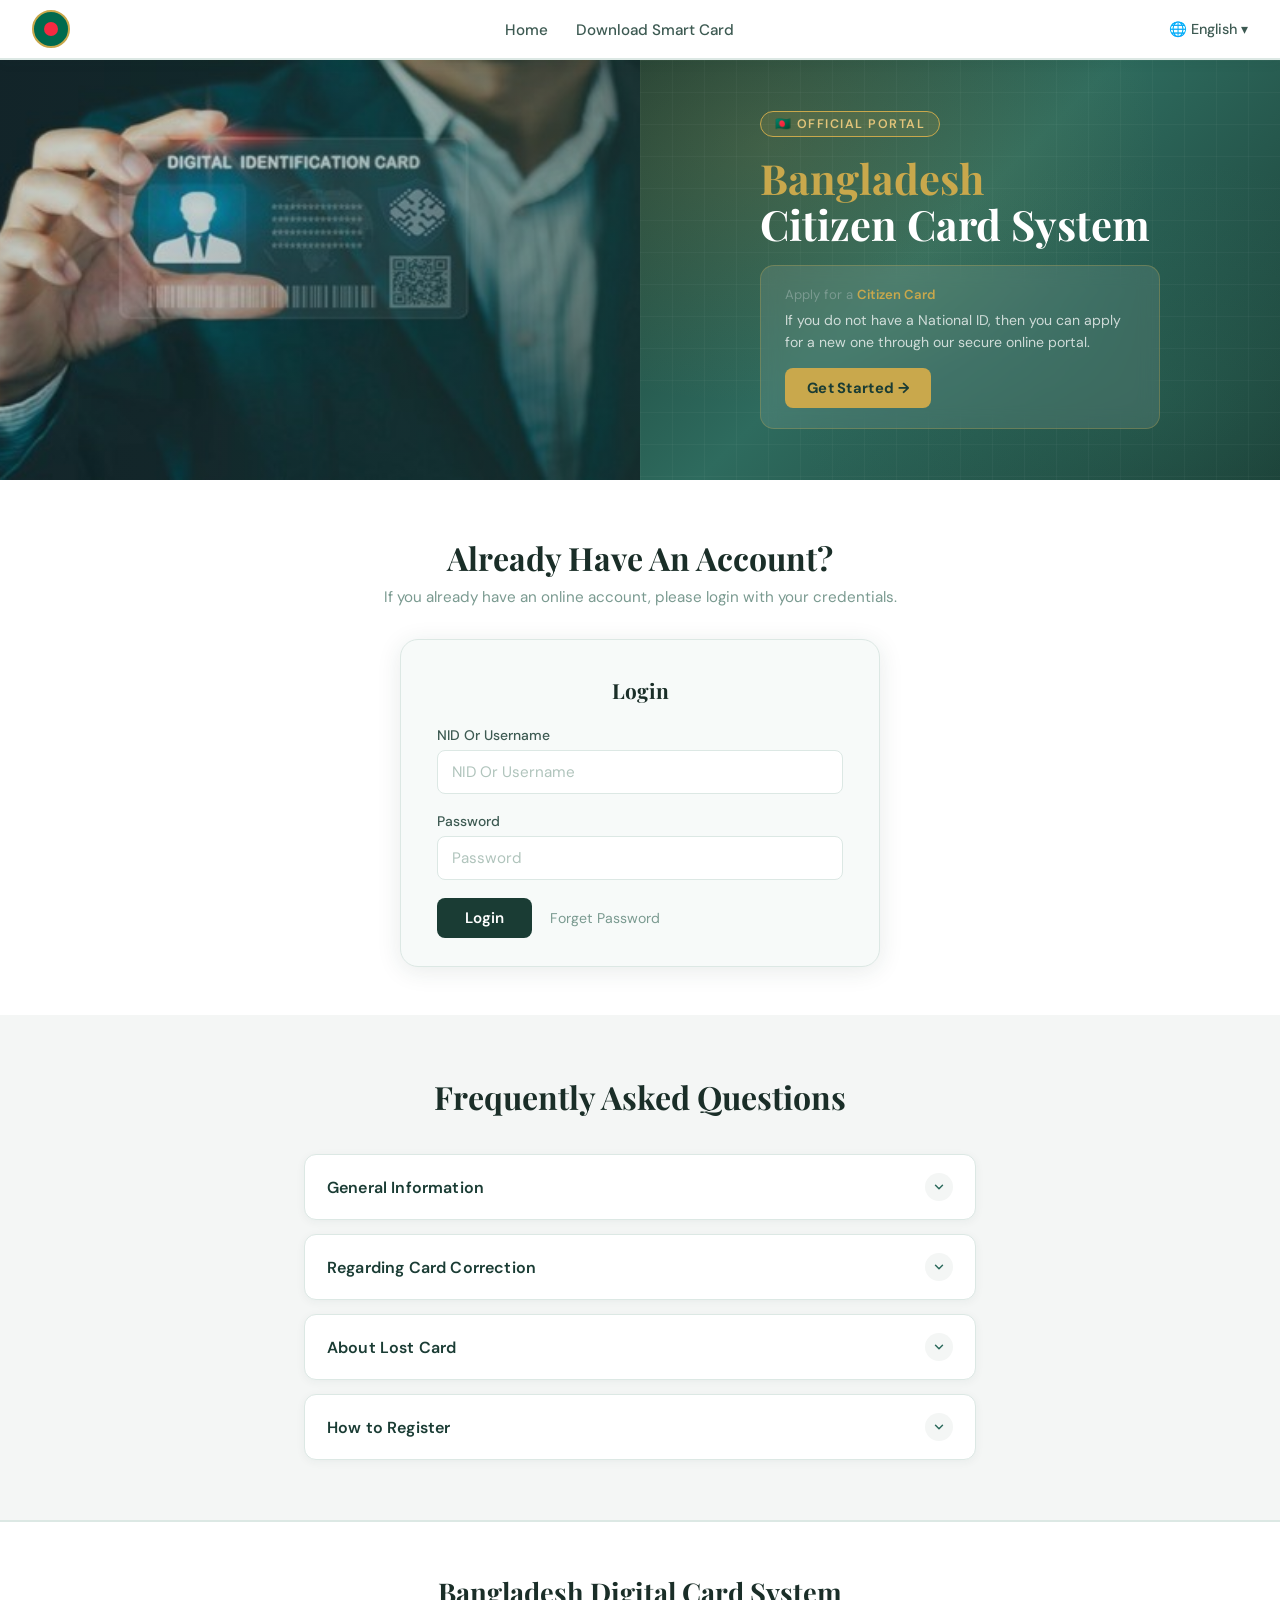
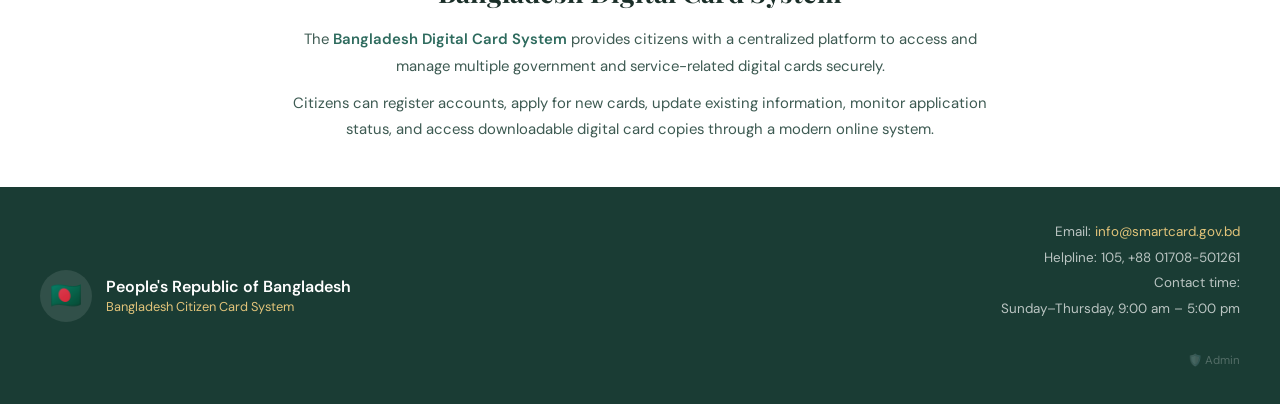
==== commit 4ea7b05c: "demo redy" ====
--- a/index.html
+++ b/index.html
@@ -37,7 +37,7 @@
         <div class="hero-right">
             <div class="hero-content">
                 <div class="hero-badge">🇧🇩 Official Portal</div>
-                <h1><span class="gold" id="typedText"></span><span class="cursor"></span><br />Citizen Card System</h1>
+                <h1><span class="gold" id="typedText">Bangladesh</span><span class="cursor"></span><br />Citizen Card System</h1>
                 <div class="hero-card">
                     <p class="label">Apply for a <span>Citizen Card</span></p>
                     <p class="desc">If you do not have a National ID, then you can apply for a new one through our
--- a/style.css
+++ b/style.css
@@ -4,27 +4,25 @@
    ============================================================ */
 
 /* ---------- RESET & ROOT VARIABLES ---------- */
-*,
-*::before,
-*::after {
+*, *::before, *::after {
   box-sizing: border-box;
   margin: 0;
   padding: 0;
 }
 
 :root {
-  --green-dark: #1a3c34;
-  --green-mid: #2e6b5e;
+  --green-dark:  #1a3c34;
+  --green-mid:   #2e6b5e;
   --green-light: #3a8a74;
-  --gold: #c9a84c;
-  --gold-light: #e2c47a;
-  --white: #ffffff;
-  --bg-light: #f4f6f5;
-  --text-dark: #1a2e28;
-  --text-mid: #3d5a52;
-  --text-muted: #7a9a90;
-  --border: #dce8e4;
-  --shadow: 0 4px 24px rgba(26, 60, 52, 0.10);
+  --gold:        #c9a84c;
+  --gold-light:  #e2c47a;
+  --white:       #ffffff;
+  --bg-light:    #f4f6f5;
+  --text-dark:   #1a2e28;
+  --text-mid:    #3d5a52;
+  --text-muted:  #7a9a90;
+  --border:      #dce8e4;
+  --shadow:      0 4px 24px rgba(26, 60, 52, 0.10);
 }
 
 body {
@@ -95,8 +93,8 @@
   position: absolute;
   inset: 0;
   background:
-    radial-gradient(ellipse at 70% 50%, rgba(201, 168, 76, 0.10) 0%, transparent 60%),
-    radial-gradient(ellipse at 20% 80%, rgba(58, 138, 116, 0.18) 0%, transparent 50%);
+    radial-gradient(ellipse at 70% 50%, rgba(201,168,76,0.10) 0%, transparent 60%),
+    radial-gradient(ellipse at 20% 80%, rgba(58,138,116,0.18) 0%, transparent 50%);
   pointer-events: none;
 }
 
@@ -308,6 +306,35 @@
   color: var(--green-mid);
 }
 
+/* Login Success State */
+.login-success {
+  display: none;
+  max-width: 480px;
+  margin: 0 auto;
+  background: #eafaf3;
+  border: 1.5px solid #2ecc71;
+  border-radius: 18px;
+  padding: 36px;
+  text-align: center;
+}
+
+.login-success-icon {
+  font-size: 2.8rem;
+  margin-bottom: 12px;
+}
+
+.login-success h4 {
+  font-family: 'Playfair Display', serif;
+  font-size: 1.4rem;
+  color: #27ae60;
+  margin-bottom: 8px;
+}
+
+.login-success p {
+  color: var(--text-mid);
+  font-size: 0.95rem;
+}
+
 /* ---------- FAQ SECTION ---------- */
 .section-faq {
   padding: 60px 24px;
@@ -430,7 +457,7 @@
   line-height: 1.8;
 }
 
-.section-info p+p {
+.section-info p + p {
   margin-top: 10px;
 }
 
@@ -500,67 +527,19 @@
 
 /* ---------- ANIMATIONS ---------- */
 @keyframes fadeInUp {
-  from {
-    opacity: 0;
-    transform: translateY(22px);
-  }
-
-  to {
-    opacity: 1;
-    transform: translateY(0);
-  }
-}
-
-.hero-content>* {
+  from { opacity: 0; transform: translateY(22px); }
+  to   { opacity: 1; transform: translateY(0); }
+}
+
+.hero-content > * {
   animation: fadeInUp 0.6s ease both;
 }
 
-.hero-content>*:nth-child(1) {
-  animation-delay: 0.05s;
-}
-
-.hero-content>*:nth-child(2) {
-  animation-delay: 0.15s;
-}
-
-.hero-content>*:nth-child(3) {
-  animation-delay: 0.28s;
-}
-
-/* ---------- RESPONSIVE ---------- */
-@media (max-width: 700px) {
-  nav {
-    padding: 0 16px;
-  }
-
-  .hero {
-    padding: 32px 18px;
-    min-height: 320px;
-  }
-
-  .hero h1 {
-    font-size: 1.9rem;
-  }
-
-  .hero-content {
-    max-width: 100%;
-  }
-
-  footer {
-    flex-direction: column;
-    text-align: center;
-  }
-
-  .footer-right {
-    text-align: center;
-  }
-
-  .login-card {
-    padding: 24px 16px 20px;
-  }
-}
-
-/* ---- HERO SPLIT LAYOUT ---- */
+.hero-content > *:nth-child(1) { animation-delay: 0.05s; }
+.hero-content > *:nth-child(2) { animation-delay: 0.15s; }
+.hero-content > *:nth-child(3) { animation-delay: 0.28s; }
+
+/* ---------- HERO SPLIT LAYOUT ---------- */
 .hero-left {
   position: relative;
   width: 50%;
@@ -586,9 +565,11 @@
 .hero-left-overlay {
   position: absolute;
   inset: 0;
-  background: linear-gradient(to right,
-      rgba(26, 60, 52, 0.15) 0%,
-      rgba(26, 60, 52, 0.45) 100%);
+  background: linear-gradient(
+    to right,
+    rgba(26,60,52,0.15) 0%,
+    rgba(26,60,52,0.45) 100%
+  );
 }
 
 .hero-right {
@@ -607,8 +588,8 @@
   position: absolute;
   inset: 0;
   background:
-    radial-gradient(ellipse at 20% 20%, rgba(201, 168, 76, 0.18) 0%, transparent 55%),
-    radial-gradient(ellipse at 80% 80%, rgba(58, 138, 116, 0.20) 0%, transparent 50%);
+    radial-gradient(ellipse at 20% 20%, rgba(201,168,76,0.18) 0%, transparent 55%),
+    radial-gradient(ellipse at 80% 80%, rgba(58,138,116,0.20) 0%, transparent 50%);
   pointer-events: none;
 }
 
@@ -617,8 +598,8 @@
   position: absolute;
   inset: 0;
   background-image:
-    linear-gradient(rgba(255, 255, 255, 0.03) 1px, transparent 1px),
-    linear-gradient(90deg, rgba(255, 255, 255, 0.03) 1px, transparent 1px);
+    linear-gradient(rgba(255,255,255,0.03) 1px, transparent 1px),
+    linear-gradient(90deg, rgba(255,255,255,0.03) 1px, transparent 1px);
   background-size: 32px 32px;
   pointer-events: none;
 }
@@ -635,36 +616,25 @@
 }
 
 @keyframes fadeInLeft {
-  from {
-    opacity: 0;
-    transform: translateX(-24px);
-  }
-
-  to {
-    opacity: 1;
-    transform: translateX(0);
-  }
-}
-
-@media (max-width: 768px) {
-  .hero {
-    flex-direction: column;
-    min-height: auto;
-  }
-
-  .hero-left {
-    width: 100%;
-    height: 220px;
-  }
-
-  .hero-right {
-    width: 100%;
-    padding: 32px 20px;
-  }
-
-  .hero h1 {
-    font-size: 1.8rem;
-  }
+  from { opacity: 0; transform: translateX(-24px); }
+  to   { opacity: 1; transform: translateX(0); }
+}
+
+.hero-content > * {
+  animation: fadeInUp 0.6s ease both;
+}
+
+.hero-content > *:nth-child(1) { animation-delay: 0.05s; }
+.hero-content > *:nth-child(2) { animation-delay: 0.15s; }
+.hero-content > *:nth-child(3) { animation-delay: 0.28s; }
+
+@keyframes textGlow {
+  from { text-shadow: 0 0 0 rgba(201, 168, 76, 0); }
+  to   { text-shadow: 0 0 16px rgba(201, 168, 76, 0.85); }
+}
+
+.hero h1 span.gold {
+  animation: textGlow 2.4s ease-in-out infinite alternate;
 }
 
 /* ---------- FORGET PASSWORD MODAL ---------- */
@@ -702,12 +672,11 @@
   font-size: 1.3rem;
   cursor: pointer;
   color: #aaa;
+  line-height: 1;
   transition: color 0.2s;
 }
 
-.modal-close:hover {
-  color: #e74c3c;
-}
+.modal-close:hover { color: #e74c3c; }
 
 .modal-box h3 {
   font-family: 'Playfair Display', serif;
@@ -723,13 +692,8 @@
   line-height: 1.6;
 }
 
-.modal-steps {
-  display: none;
-}
-
-.modal-steps.active {
-  display: block;
-}
+.modal-steps { display: none; }
+.modal-steps.active { display: block; }
 
 .modal-btn {
   width: 100%;
@@ -743,13 +707,15 @@
   font-family: 'DM Sans', sans-serif;
   cursor: pointer;
   margin-top: 4px;
-  transition: background 0.2s;
+  transition: background 0.2s, transform 0.15s;
 }
 
 .modal-btn:hover {
   background: var(--green-mid);
-}
-
+  transform: translateY(-1px);
+}
+
+/* OTP boxes */
 .otp-row {
   display: flex;
   gap: 12px;
@@ -775,6 +741,7 @@
   box-shadow: 0 0 0 3px rgba(46, 107, 94, 0.12) !important;
 }
 
+/* Demo hint */
 .fp-demo-hint {
   display: block;
   font-size: 0.82rem;
@@ -782,6 +749,7 @@
   margin-bottom: 10px;
 }
 
+/* Error messages */
 .fp-err {
   display: none;
   font-size: 0.82rem;
@@ -790,18 +758,15 @@
   margin-bottom: 10px;
 }
 
-.fp-err.show {
-  display: block;
-}
-
+.fp-err.show { display: block; }
+
+/* Success step */
 .fp-success {
   text-align: center;
   padding: 12px 0;
 }
 
-.fp-success-icon {
-  font-size: 2.8rem;
-}
+.fp-success-icon { font-size: 2.8rem; }
 
 .fp-success h4 {
   font-family: 'Playfair Display', serif;
@@ -816,186 +781,20 @@
   margin-bottom: 0;
 }
 
-/* ---------- FORGET PASSWORD MODAL ---------- */
-.modal-overlay {
-  display: none;
-  position: fixed;
-  inset: 0;
-  background: rgba(0, 0, 0, 0.5);
-  z-index: 9999;
-  align-items: center;
-  justify-content: center;
-  padding: 20px;
-}
-
-.modal-overlay.active {
-  display: flex;
-}
-
-.modal-box {
-  background: var(--white);
-  border-radius: 18px;
-  padding: 36px 32px 28px;
-  width: 100%;
-  max-width: 420px;
-  box-shadow: 0 16px 56px rgba(0, 0, 0, 0.20);
-  position: relative;
-}
-
-.modal-close {
-  position: absolute;
-  top: 16px;
-  right: 18px;
-  background: none;
-  border: none;
-  font-size: 1.3rem;
-  cursor: pointer;
-  color: #aaa;
-  transition: color 0.2s;
-}
-
-.modal-close:hover {
-  color: #e74c3c;
-}
-
-.modal-box h3 {
-  font-family: 'Playfair Display', serif;
-  font-size: 1.4rem;
-  color: var(--text-dark);
-  margin-bottom: 6px;
-}
-
-.modal-box p {
-  font-size: 0.9rem;
-  color: var(--text-muted);
-  margin-bottom: 20px;
-  line-height: 1.6;
-}
-
-.modal-steps {
-  display: none;
-}
-
-.modal-steps.active {
-  display: block;
-}
-
-.modal-btn {
-  width: 100%;
-  background: var(--green-dark);
-  color: var(--white);
-  border: none;
-  border-radius: 10px;
-  padding: 14px;
-  font-size: 1rem;
-  font-weight: 600;
-  font-family: 'DM Sans', sans-serif;
-  cursor: pointer;
-  margin-top: 4px;
-  transition: background 0.2s;
-}
-
-.modal-btn:hover {
-  background: var(--green-mid);
-}
-
-.otp-row {
-  display: flex;
-  gap: 12px;
-  margin-bottom: 12px;
-}
-
-.otp-box {
-  width: 56px !important;
-  height: 56px;
-  text-align: center;
-  font-size: 1.4rem;
-  font-weight: 700;
-  border: 1.5px solid var(--border) !important;
-  border-radius: 10px !important;
-  background: #f0f4f3 !important;
-  padding: 0 !important;
-  outline: none;
-  transition: border-color 0.2s, box-shadow 0.2s;
-}
-
-.otp-box:focus {
-  border-color: var(--green-mid) !important;
-  box-shadow: 0 0 0 3px rgba(46, 107, 94, 0.12) !important;
-}
-
-.fp-demo-hint {
-  display: block;
-  font-size: 0.82rem;
-  color: var(--green-mid);
-  margin-bottom: 10px;
-}
-
-.fp-err {
-  display: none;
-  font-size: 0.82rem;
-  color: #e74c3c;
-  margin-top: 5px;
-  margin-bottom: 10px;
-}
-
-.fp-err.show {
-  display: block;
-}
-
-.fp-success {
-  text-align: center;
-  padding: 12px 0;
-}
-
-.fp-success-icon {
-  font-size: 2.8rem;
-}
-
-.fp-success h4 {
-  font-family: 'Playfair Display', serif;
-  font-size: 1.3rem;
-  color: #27ae60;
-  margin: 10px 0 6px;
-}
-
-.fp-success p {
-  font-size: 0.88rem;
-  color: var(--text-muted);
-  margin-bottom: 0;
-}
-
-/* ---- Typing Effect ---- */
-.cursor {
-  display: inline-block;
-  width: 3px;
-  height: 32px;
-  background: var(--gold);
-  vertical-align: middle;
-  margin-left: 2px;
-  animation: blink 0.8s infinite;
-}
-
-@keyframes blink {
-
-  0%,
-  100% {
-    opacity: 1;
-  }
-
-  50% {
-    opacity: 0;
-  }
-}
-
-/* ---- Scroll Fade-in ---- */
-.fade-in {
-  opacity: 0;
-  transform: translateY(28px);
-  transition: opacity 0.6s ease, transform 0.6s ease;
-}
-
-.fade-in.visible {
-  opacity: 1;
-  transform: translateY(0);
+/* ---------- RESPONSIVE ---------- */
+@media (max-width: 768px) {
+  .hero { flex-direction: column; min-height: auto; }
+  .hero-left { width: 100%; height: 220px; min-height: auto; }
+  .hero-right { width: 100%; padding: 32px 20px; }
+  .hero h1 { font-size: 1.8rem; }
+}
+
+@media (max-width: 700px) {
+  nav { padding: 0 16px; }
+  .hero { padding: 0; min-height: 320px; }
+  footer { flex-direction: column; text-align: center; }
+  .footer-right { text-align: center; }
+  .login-card { padding: 24px 16px 20px; }
+  .modal-box { padding: 28px 20px 22px; }
+  .otp-box { width: 46px !important; height: 46px; font-size: 1.2rem; }
 }
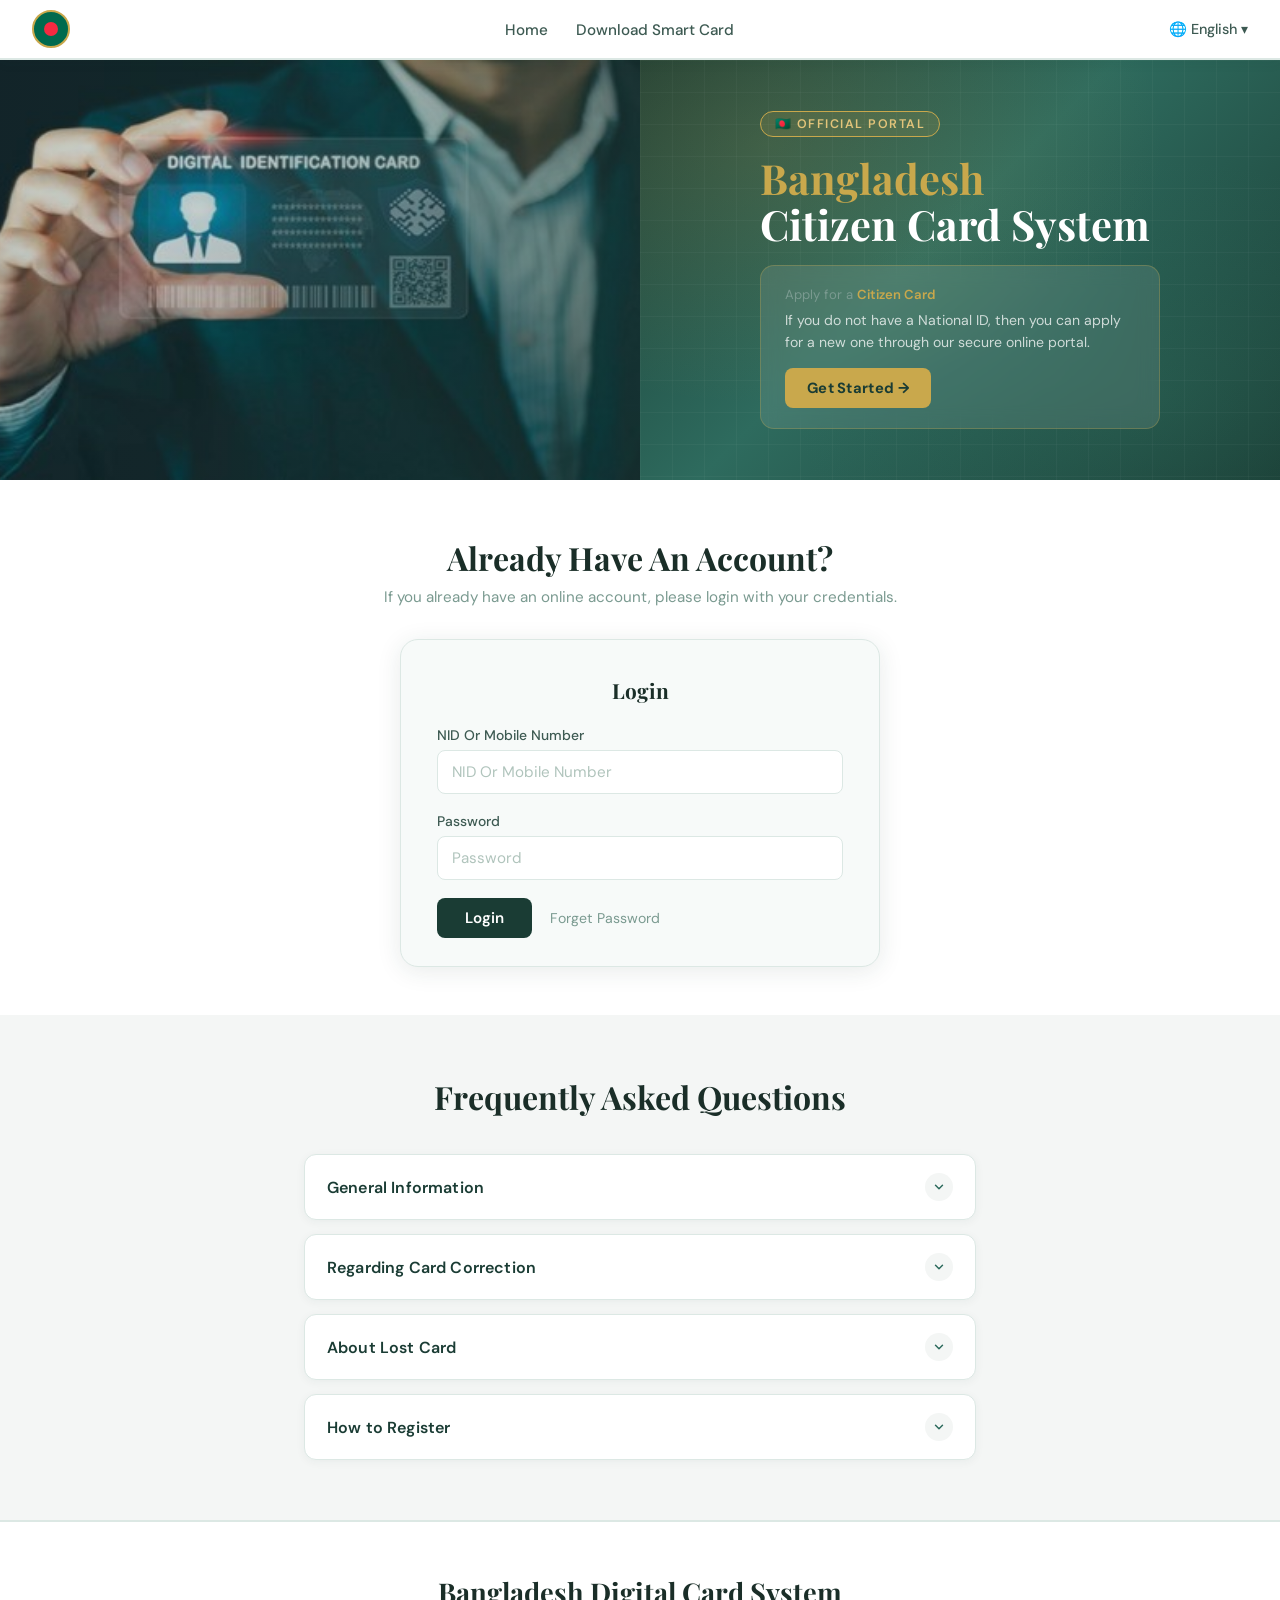
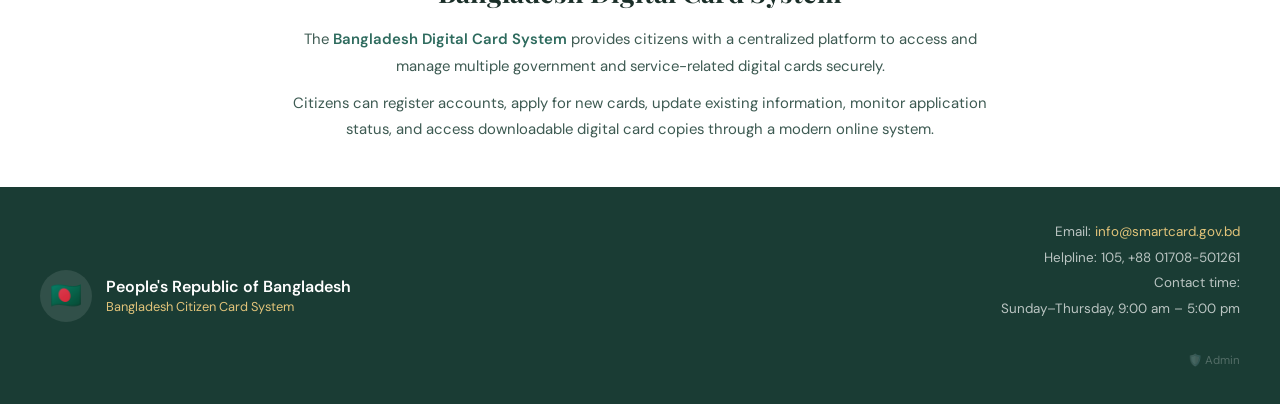
==== commit 06a3add4: "loging with nid or mobile number" ====
--- a/index.html
+++ b/index.html
@@ -55,8 +55,8 @@
         <div class="login-card fade-in">
             <h3>Login</h3>
             <div class="form-group">
-                <label>NID Or Username</label>
-                <input type="text" id="loginNid" placeholder="NID Or Username" />
+                <label>NID Or Mobile Number</label>
+                <input type="text" id="loginNid" placeholder="NID Or Mobile Number" />
             </div>
             <div class="form-group">
                 <label>Password</label>
@@ -221,7 +221,9 @@
         </div>
     </div>
 
+    <script src="api.js"></script>
     <script src="script.js"></script>
+    
 </body>
 
 </html>
